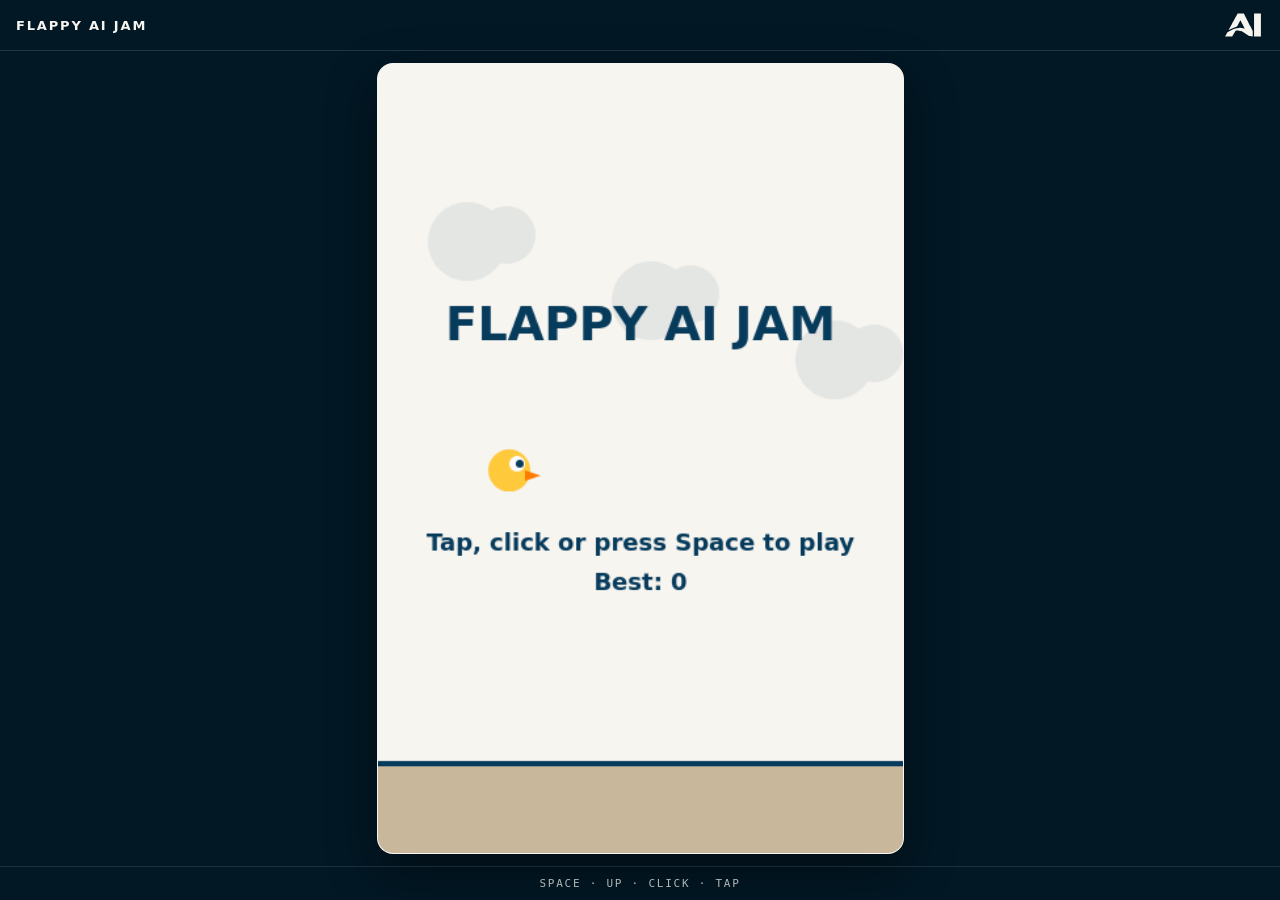
==== index.html @ a0da8659 "Build Flappy AI Jam event hub, projector and audience ballot" ====
<!DOCTYPE html>
<!--
  FLAPPY AI JAM · UoP AI Society · The 30-Minute AI Game Jam
  A complete game in ONE file. No installs, libraries or external assets.
  HOW TO USE IT IN THE JAM:
    1. Copy this WHOLE file (Ctrl/Cmd + A, then Ctrl/Cmd + C).
    2. Paste it into Gemini (Canvas) and ask for changes.
    3. Always ask Gemini for the FULL file back, then preview or save it.
  "AI PROMPT ZONE" comments mark each part. Change anything. Make it weird.
-->
<html lang="en">
<head>
<meta charset="UTF-8">
<meta name="viewport" content="width=device-width, initial-scale=1, maximum-scale=1, user-scalable=no">
<title>Flappy AI Jam · UoP AI Society</title>
<style>
  :root { --ink:#021825; --navy:#073B5C; --cream:#F7F5F0; }
  * { box-sizing:border-box; }
  html, body { margin:0; height:100%; background:var(--ink); color:var(--cream); color-scheme:dark;
    font-family:system-ui,-apple-system,"Segoe UI",sans-serif; }
  body { display:flex; flex-direction:column; overflow:hidden; }
  header, footer { display:flex; align-items:center; padding:10px 16px; flex:none; }
  header { justify-content:space-between; border-bottom:1px solid rgba(247,245,240,.14); }
  .brand { font-size:13px; font-weight:650; letter-spacing:.14em; text-transform:uppercase; white-space:nowrap; }
  .society { color:var(--cream); padding:3px; line-height:0; }
  .society svg { width:36px; height:24px; }
  .society:focus-visible { outline:2px solid var(--cream); outline-offset:2px; }
  .sr-only { position:absolute; width:1px; height:1px; overflow:hidden; clip-path:inset(50%); white-space:nowrap; }
  main { flex:1; min-height:0; display:flex; align-items:center; justify-content:center; padding:12px; }
  canvas { background:var(--cream); display:block; touch-action:none; border-radius:16px;
    border:1px solid rgba(247,245,240,.28); box-shadow:0 18px 50px rgba(0,0,0,.45); }
  footer { justify-content:center; border-top:1px solid rgba(247,245,240,.14);
    font:11px/1.2 ui-monospace,SFMono-Regular,Menlo,Consolas,monospace; letter-spacing:.16em; opacity:.72; }
</style>
</head>
<body>
<header>
  <div class="brand">Flappy AI Jam</div>
  <a class="society" href="https://github.com/uopaisociety" target="_blank" rel="noopener noreferrer" aria-label="University of Portsmouth AI Society on GitHub (new tab)">
    <svg viewBox="172 248 692 450" aria-hidden="true">
      <g transform="translate(-22 0) translate(-575.84993366 -793.24494091) scale(4.2459962354)" fill="currentColor">
        <g transform="translate(600 314) scale(1.2) translate(-600 -314)">
          <g fill-rule="evenodd" transform="translate(175.41909833 172.66980773) scale(0.4500968704)">
    <path transform="translate(169.0000000 187.6722702) scale(0.250000000)" d="M0.000 774.000C0.000 772.900 0.450 772.000 1.000 772.000C1.550 772.000 2.000 771.580 2.000 771.067C2.000 770.017 16.468 743.247 24.466 729.500C27.346 724.550 31.967 716.225 34.736 711.000C39.758 701.522 62.605 659.871 73.665 640.032L79.500 629.564 89.000 624.212C94.225 621.269 102.325 616.800 107.000 614.280C111.675 611.761 119.824 607.096 125.110 603.914C130.395 600.732 144.570 593.097 156.610 586.947C168.649 580.797 181.650 574.073 185.500 572.006C189.350 569.938 199.475 564.998 208.000 561.028C216.525 557.058 228.000 551.671 233.500 549.058C241.499 545.256 259.082 537.876 276.500 531.008C277.600 530.574 282.550 528.603 287.500 526.628C308.326 518.317 342.288 507.568 374.500 499.092C389.435 495.162 430.782 488.326 454.500 485.865C473.781 483.865 525.349 484.167 544.000 486.390C584.388 491.203 625.526 501.580 656.260 514.707C658.328 515.590 660.269 516.064 660.573 515.760C661.263 515.070 644.321 481.129 616.269 427.000C604.440 404.175 587.779 372.000 579.244 355.500C570.709 339.000 558.000 314.475 551.002 301.000C544.005 287.525 533.417 267.050 527.473 255.500C515.537 232.307 514.811 231.000 513.859 231.000C513.061 231.000 497.706 257.899 489.027 274.500C485.577 281.100 482.407 286.950 481.982 287.500C481.558 288.050 479.068 292.550 476.450 297.500C473.832 302.450 470.014 309.425 467.965 313.000C465.917 316.575 461.868 324.000 458.968 329.500C456.068 335.000 452.936 340.625 452.009 342.000C451.082 343.375 447.482 349.900 444.009 356.500C440.537 363.100 437.127 369.400 436.431 370.500C435.736 371.600 432.277 377.900 428.745 384.500C425.213 391.100 418.362 403.475 413.522 412.000C408.681 420.525 403.828 429.075 402.737 431.000C401.645 432.925 398.951 437.988 396.750 442.250C393.437 448.664 392.332 450.000 390.339 450.000C383.805 450.000 319.694 469.921 290.008 481.175C277.718 485.834 252.825 495.660 248.500 497.560C227.528 506.770 219.582 510.193 214.976 512.001C211.964 513.183 193.975 522.066 175.000 531.741C156.025 541.416 135.209 552.028 128.742 555.325C122.276 558.621 116.753 561.087 116.471 560.804C115.910 560.244 128.820 535.481 138.003 519.500C141.164 514.000 145.804 505.400 148.315 500.388C150.827 495.377 155.303 487.052 158.263 481.888C166.686 467.195 177.000 448.342 177.000 447.640C177.000 447.290 179.984 441.715 183.630 435.252C187.277 428.788 194.749 415.175 200.235 405.000C205.721 394.825 214.597 378.625 219.961 369.000C229.695 351.532 245.917 321.754 257.550 300.000C267.038 282.257 278.327 261.979 281.489 257.000C283.061 254.525 285.659 249.608 287.263 246.074C288.867 242.540 295.237 230.615 301.418 219.574C307.600 208.533 315.199 194.718 318.305 188.873C321.411 183.029 325.988 174.803 328.476 170.595C330.964 166.386 333.000 162.771 333.000 162.561C333.000 162.351 334.738 159.101 336.862 155.340C338.986 151.578 342.509 145.125 344.690 141.000C346.871 136.875 351.586 128.325 355.167 122.000C358.749 115.675 363.617 106.900 365.985 102.500C375.669 84.510 383.821 69.670 391.529 56.000C393.855 51.875 398.140 44.000 401.052 38.500C403.963 33.000 407.227 26.925 408.304 25.000C409.382 23.075 412.498 17.450 415.229 12.500C417.960 7.550 420.715 2.952 421.350 2.282C422.238 1.348 445.153 0.966 520.003 0.640C573.626 0.406 619.577 0.504 622.115 0.858L626.730 1.500 633.508 14.500C637.237 21.650 644.454 35.600 649.547 45.500C654.640 55.400 662.018 69.575 665.943 77.000C669.868 84.425 675.507 95.545 678.473 101.711C681.440 107.878 685.673 116.015 687.880 119.794C690.087 123.573 697.932 138.553 705.314 153.083C712.695 167.612 725.614 192.775 734.022 209.000C759.949 259.032 835.624 408.383 848.281 434.500C851.480 441.100 855.200 448.525 856.550 451.000C857.899 453.475 863.565 464.725 869.140 476.000C874.716 487.275 885.199 508.425 892.435 523.000C899.671 537.575 906.969 552.425 908.652 556.000C910.335 559.575 915.155 569.333 919.362 577.685L927.011 592.871 926.755 683.185L926.500 773.500 913.500 773.394C889.946 773.203 873.490 770.381 840.500 760.878C802.349 749.887 762.481 728.857 700.254 686.900C654.728 656.203 615.213 631.599 598.500 623.541C557.837 603.937 545.446 598.832 520.500 591.409C502.185 585.958 483.230 581.714 464.000 578.756C451.555 576.842 445.461 576.525 421.000 576.521C390.766 576.515 385.141 577.031 361.251 581.998C348.953 584.556 345.000 586.028 345.000 588.051C345.000 588.494 343.484 591.476 341.632 594.678C336.401 603.720 316.820 637.703 312.348 645.500C310.140 649.350 304.433 659.176 299.667 667.337C294.900 675.497 291.000 682.354 291.000 682.574C291.000 682.795 288.130 687.818 284.623 693.738C281.115 699.657 273.088 713.513 266.784 724.528C260.481 735.543 251.130 751.631 246.004 760.278L236.685 776.000 118.343 776.000L0.000 776.000 0.000 774.000ZM972.250 772.338C971.253 771.935 971.000 693.914 971.000 386.917L971.000 2.000 1085.500 2.000L1200.000 2.000 1200.000 387.500L1200.000 773.000 1086.750 772.921C1024.463 772.878 972.938 772.615 972.250 772.338Z"/>
          </g>
        </g>
      </g>
    </svg>
  </a>
  <span id="status" class="sr-only" role="status">Ready to play</span>
</header>
<main><canvas id="game" width="400" height="600"></canvas></main>
<footer>SPACE · UP · CLICK · TAP</footer>
<script>
// === AI PROMPT ZONE: CONFIG ===
// Tweak these numbers first. They change how the whole game feels.
const W = 400, H = 600;
const GRAVITY = 0.45, FLAP_STRENGTH = -7.5;
const PIPE_GAP = 160, PIPE_WIDTH = 64, PIPE_SPEED = 2.6, PIPE_SPACING = 220, GROUND_H = 70;
const COLORS = { navy:"#073B5C", cream:"#F7F5F0", bird:"#FFC93C", beak:"#FF7A00", pipe:"#0E5A8A", ground:"#C9B79C" };
const canvas = document.getElementById("game");
const ctx = canvas.getContext("2d");
const statusEl = document.getElementById("status");
let state = "start", bird, pipes, score, frame, overAt = 0, best = 0;
try { best = Number(localStorage.getItem("flappyAiJamBest")) || 0; } catch (e) {}

function resize() {
  const chrome = document.querySelector("header").offsetHeight + document.querySelector("footer").offsetHeight + 24;
  const scale = Math.max(0.2, Math.min((innerWidth - 24) / W, (innerHeight - chrome) / H));
  canvas.style.width = Math.floor(W * scale) + "px";
  canvas.style.height = Math.floor(H * scale) + "px";
}
addEventListener("resize", resize);
resize();

function reset() {
  bird = { x:100, y:H / 2, vy:0, r:16 };
  pipes = []; score = 0; frame = 0;
}

// === AI PROMPT ZONE: PHYSICS ===
// Gravity pulls the bird down every frame. A flap sets an upward speed.
function flap() {
  if (state === "over") {
    if (performance.now() - overAt < 300) return; // Ignore taps meant for the previous run.
    reset();
  }
  state = "playing";
  bird.vy = FLAP_STRENGTH;
}
function updateBird() {
  bird.vy += GRAVITY;
  bird.y += bird.vy;
  if (bird.y - bird.r < 0) { bird.y = bird.r; bird.vy = 0; }
  if (bird.y + bird.r > H - GROUND_H) gameOver();
}

// === AI PROMPT ZONE: PIPES / LEVEL ===
// New pipe pairs spawn on the right with a random gap.
function updatePipes() {
  const last = pipes[pipes.length - 1];
  if (!last || last.x < W - PIPE_SPACING) {
    pipes.push({ x:W, top:60 + Math.random() * (H - GROUND_H - PIPE_GAP - 120), passed:false });
  }
  for (const p of pipes) {
    p.x -= PIPE_SPEED;
    const hitX = bird.x + bird.r > p.x && bird.x - bird.r < p.x + PIPE_WIDTH;
    const hitY = bird.y - bird.r < p.top || bird.y + bird.r > p.top + PIPE_GAP;
    if (hitX && hitY) gameOver();
    if (!p.passed && p.x + PIPE_WIDTH < bird.x) { p.passed = true; score++; }
  }
  pipes = pipes.filter(p => p.x + PIPE_WIDTH > -10);
}

// === AI PROMPT ZONE: GRAPHICS ===
// Everything is drawn with simple shapes. No image files.
function drawBackground() {
  ctx.fillStyle = COLORS.cream;
  ctx.fillRect(0, 0, W, H);
  ctx.fillStyle = "rgba(7,59,92,0.08)";
  for (let i = 0; i < 4; i++) {
    const cx = ((i * 140 - frame * 0.4) % (W + 120) + W + 120) % (W + 120) - 60;
    ctx.beginPath(); ctx.arc(cx, 90 + i * 45, 30, 0, Math.PI * 2); ctx.arc(cx + 30, 85 + i * 45, 22, 0, Math.PI * 2); ctx.fill();
  }
}
function drawPipes() {
  for (const p of pipes) {
    ctx.fillStyle = COLORS.pipe;
    ctx.fillRect(p.x, 0, PIPE_WIDTH, p.top);
    ctx.fillRect(p.x, p.top + PIPE_GAP, PIPE_WIDTH, H - GROUND_H - p.top - PIPE_GAP);
    ctx.fillStyle = COLORS.navy;
    ctx.fillRect(p.x - 4, p.top - 20, PIPE_WIDTH + 8, 20);
    ctx.fillRect(p.x - 4, p.top + PIPE_GAP, PIPE_WIDTH + 8, 20);
  }
}
function drawGround() {
  ctx.fillStyle = COLORS.ground;
  ctx.fillRect(0, H - GROUND_H, W, GROUND_H);
  ctx.fillStyle = COLORS.navy;
  ctx.fillRect(0, H - GROUND_H, W, 4);
}
function drawBird() {
  ctx.save();
  ctx.translate(bird.x, bird.y);
  ctx.rotate(Math.max(-0.5, Math.min(1.2, bird.vy * 0.08)));
  ctx.fillStyle = COLORS.bird;
  ctx.beginPath(); ctx.arc(0, 0, bird.r, 0, Math.PI * 2); ctx.fill();
  ctx.fillStyle = "#fff"; ctx.beginPath(); ctx.arc(6, -5, 6, 0, Math.PI * 2); ctx.fill();
  ctx.fillStyle = COLORS.navy; ctx.beginPath(); ctx.arc(8, -5, 3, 0, Math.PI * 2); ctx.fill();
  ctx.fillStyle = COLORS.beak; ctx.beginPath(); ctx.moveTo(12, 0); ctx.lineTo(24, 4); ctx.lineTo(12, 8); ctx.fill();
  ctx.restore();
}

// === AI PROMPT ZONE: SCORE & GAME OVER ===
function gameOver() {
  if (state !== "playing") return;
  state = "over"; overAt = performance.now();
  if (score > best) { best = score; try { localStorage.setItem("flappyAiJamBest", best); } catch (e) {} }
}
function drawText(text, y, size) {
  ctx.fillStyle = COLORS.navy; ctx.font = "bold " + size + "px system-ui, sans-serif";
  ctx.textAlign = "center"; ctx.fillText(text, W / 2, y);
}
function drawUI() {
  if (state === "playing") drawText(score, 80, 48);
  if (state === "start") {
    drawText("FLAPPY AI JAM", H / 2 - 90, 36);
    drawText("Tap, click or press Space to play", H / 2 + 70, 18);
    drawText("Best: " + best, H / 2 + 100, 18);
  }
  if (state === "over") {
    ctx.fillStyle = COLORS.cream;
    ctx.fillRect(40, H / 2 - 110, W - 80, 200);
    ctx.strokeStyle = COLORS.navy; ctx.lineWidth = 4; ctx.strokeRect(40, H / 2 - 110, W - 80, 200);
    drawText("GAME OVER", H / 2 - 60, 36);
    drawText("Score: " + score + "   Best: " + best, H / 2 - 10, 22);
    drawText("Tap / Space to restart", H / 2 + 40, 18);
  }
}

function loop() {
  frame++;
  const label = state === "playing" ? "Playing" : state === "over" ? "Game over" : "Ready to play";
  if (statusEl.textContent !== label) statusEl.textContent = label;
  if (state === "playing") { updateBird(); updatePipes(); }
  else if (state === "start") bird.y = H / 2 + Math.sin(frame / 15) * 10;
  drawBackground(); drawPipes(); drawGround(); drawBird(); drawUI();
  requestAnimationFrame(loop);
}
addEventListener("keydown", e => {
  if (e.defaultPrevented) return;
  if (e.code === "Space" || e.code === "ArrowUp") { e.preventDefault(); flap(); }
});
canvas.addEventListener("click", flap);
reset();
loop();
</script>
</body>
</html>
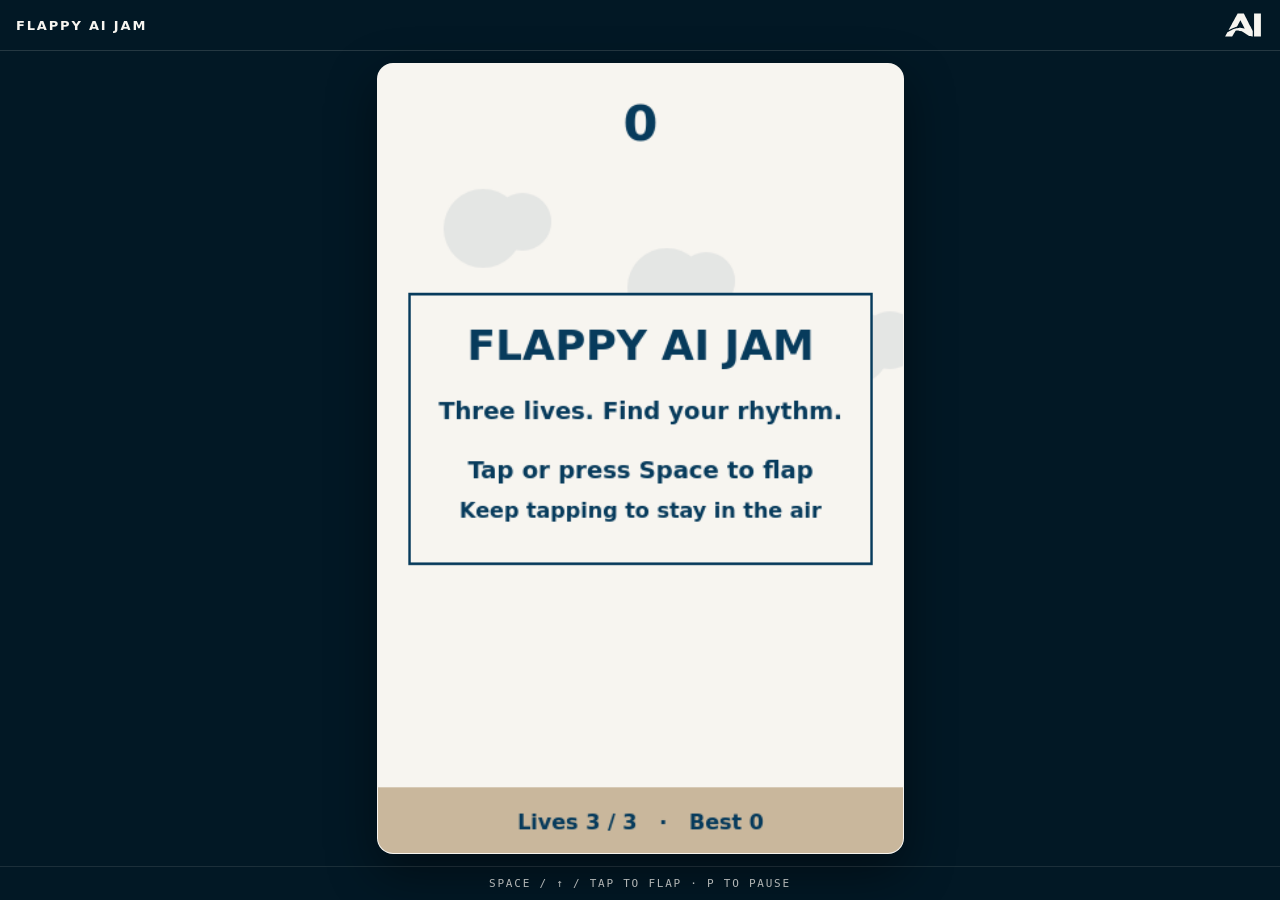
==== commit 46454617: "Make the starter and reference games forgiving for live play" ====
--- a/index.html
+++ b/index.html
@@ -1,24 +1,28 @@
 <!DOCTYPE html>
 <!--
-  FLAPPY AI JAM · UoP AI Society · The 30-Minute AI Game Jam
-  A complete game in ONE file. No installs, libraries or external assets.
-  HOW TO USE IT IN THE JAM:
-    1. Copy this WHOLE file (Ctrl/Cmd + A, then Ctrl/Cmd + C).
-    2. Paste it into Gemini (Canvas) and ask for changes.
-    3. Always ask Gemini for the FULL file back, then preview or save it.
-  "AI PROMPT ZONE" comments mark each part. Change anything. Make it weird.
+  FLAPPY AI JAM · University of Portsmouth AI Society
+  This whole file is the starter. Copy it into Gemini Canvas or open it in a browser.
+  Ask for one change, play a round, and keep the last working version.
+
+  FOR AI CODING AGENTS
+  Keep the game in this one HTML file with inline CSS and JavaScript.
+  Keep Space, Arrow Up and tap working, along with pause, restart and resizing.
+  Physics use seconds in a fixed-step loop. Never tie movement to screen refresh.
+  The default is a gentle three-life game. Preserve its wide, reachable gaps unless asked.
+  The labelled zones below show where to change artwork, physics, obstacles and scoring.
+  After editing, check the first launch, all three lives, restart and a phone-size view.
 -->
 <html lang="en">
 <head>
 <meta charset="UTF-8">
-<meta name="viewport" content="width=device-width, initial-scale=1, maximum-scale=1, user-scalable=no">
+<meta name="viewport" content="width=device-width, initial-scale=1">
 <title>Flappy AI Jam · UoP AI Society</title>
 <style>
   :root { --ink:#021825; --navy:#073B5C; --cream:#F7F5F0; }
   * { box-sizing:border-box; }
   html, body { margin:0; height:100%; background:var(--ink); color:var(--cream); color-scheme:dark;
     font-family:system-ui,-apple-system,"Segoe UI",sans-serif; }
-  body { display:flex; flex-direction:column; overflow:hidden; }
+  body { height:100svh; display:flex; flex-direction:column; overflow:hidden; }
   header, footer { display:flex; align-items:center; padding:10px 16px; flex:none; }
   header { justify-content:space-between; border-bottom:1px solid rgba(247,245,240,.14); }
   .brand { font-size:13px; font-weight:650; letter-spacing:.14em; text-transform:uppercase; white-space:nowrap; }
@@ -28,8 +32,9 @@
   .sr-only { position:absolute; width:1px; height:1px; overflow:hidden; clip-path:inset(50%); white-space:nowrap; }
   main { flex:1; min-height:0; display:flex; align-items:center; justify-content:center; padding:12px; }
   canvas { background:var(--cream); display:block; touch-action:none; border-radius:16px;
-    border:1px solid rgba(247,245,240,.28); box-shadow:0 18px 50px rgba(0,0,0,.45); }
-  footer { justify-content:center; border-top:1px solid rgba(247,245,240,.14);
+    outline-offset:4px; border:1px solid rgba(247,245,240,.28); box-shadow:0 18px 50px rgba(0,0,0,.45); }
+  canvas:focus-visible { outline:2px solid var(--cream); }
+  footer { gap:12px; flex-wrap:wrap; text-align:center; justify-content:center; border-top:1px solid rgba(247,245,240,.14);
     font:11px/1.2 ui-monospace,SFMono-Regular,Menlo,Consolas,monospace; letter-spacing:.16em; opacity:.72; }
 </style>
 </head>
@@ -47,26 +52,34 @@
       </g>
     </svg>
   </a>
-  <span id="status" class="sr-only" role="status">Ready to play</span>
+  <span id="status" class="sr-only" role="status">Ready to play. Three lives.</span>
 </header>
-<main><canvas id="game" width="400" height="600"></canvas></main>
-<footer>SPACE · UP · CLICK · TAP</footer>
+<main><canvas id="game" width="400" height="600" tabindex="0" role="img" aria-label="Flappy Bird game. Space, up arrow or tap to flap. P to pause." aria-describedby="controls">Your browser needs Canvas 2D to play this game.</canvas></main>
+<footer id="controls">SPACE / ↑ / TAP TO FLAP · P TO PAUSE</footer>
 <script>
+"use strict";
+
 // === AI PROMPT ZONE: CONFIG ===
-// Tweak these numbers first. They change how the whole game feels.
+// Positions are pixels, speed is pixels/second, gravity is pixels/second².
+// Start with colours or one mechanic. Keep the first flight gentle and readable.
 const W = 400, H = 600;
-const GRAVITY = 0.45, FLAP_STRENGTH = -7.5;
-const PIPE_GAP = 160, PIPE_WIDTH = 64, PIPE_SPEED = 2.6, PIPE_SPACING = 220, GROUND_H = 70;
+const GRAVITY = 760, FLAP_STRENGTH = -250, MAX_FALL_SPEED = 340;
+const PIPE_GAP = 250, PIPE_WIDTH = 58, PIPE_SPEED = 120, PIPE_SPACING = 270;
+const GROUND_H = 50, START_LIVES = 3, RECOVERY_SECONDS = 1.6, STEP = 1 / 120;
 const COLORS = { navy:"#073B5C", cream:"#F7F5F0", bird:"#FFC93C", beak:"#FF7A00", pipe:"#0E5A8A", ground:"#C9B79C" };
 const canvas = document.getElementById("game");
 const ctx = canvas.getContext("2d");
 const statusEl = document.getElementById("status");
-let state = "start", bird, pipes, score, frame, overAt = 0, best = 0;
-try { best = Number(localStorage.getItem("flappyAiJamBest")) || 0; } catch (e) {}
+let state = "start", bird, pipes, score, lives, recovery, elapsed, nextCenter;
+let overAt = 0, best = 0, lastTime = null, accumulator = 0;
+try {
+  const stored = Number(localStorage.getItem("flappyAiJamBest"));
+  if (Number.isSafeInteger(stored) && stored > 0) best = stored;
+} catch { /* The game also works when browser storage is blocked. */ }
 
 function resize() {
-  const chrome = document.querySelector("header").offsetHeight + document.querySelector("footer").offsetHeight + 24;
-  const scale = Math.max(0.2, Math.min((innerWidth - 24) / W, (innerHeight - chrome) / H));
+  const space = document.querySelector("main");
+  const scale = Math.max(0.01, Math.min((space.clientWidth - 24) / W, (space.clientHeight - 24) / H));
   canvas.style.width = Math.floor(W * scale) + "px";
   canvas.style.height = Math.floor(H * scale) + "px";
 }
@@ -74,126 +87,222 @@
 resize();
 
 function reset() {
-  bird = { x:100, y:H / 2, vy:0, r:16 };
-  pipes = []; score = 0; frame = 0;
-}
-
-// === AI PROMPT ZONE: PHYSICS ===
-// Gravity pulls the bird down every frame. A flap sets an upward speed.
+  bird = { x:100, y:285, vy:0, r:15 };
+  pipes = [];
+  score = elapsed = recovery = 0;
+  lives = START_LIVES;
+  nextCenter = bird.y;
+}
+
+// === AI PROMPT ZONE: PHYSICS & INPUT ===
+// Each press is one flap. Ignore a held key's repeat events.
+// A resume input leaves the current position intact. A restart creates a new run.
 function flap() {
-  if (state === "over") {
-    if (performance.now() - overAt < 300) return; // Ignore taps meant for the previous run.
-    reset();
-  }
-  state = "playing";
-  bird.vy = FLAP_STRENGTH;
-}
-function updateBird() {
-  bird.vy += GRAVITY;
-  bird.y += bird.vy;
-  if (bird.y - bird.r < 0) { bird.y = bird.r; bird.vy = 0; }
-  if (bird.y + bird.r > H - GROUND_H) gameOver();
+  if (!ctx || document.hidden) return;
+  const freshStart = state !== "playing";
+  if (state === "paused") {
+    state = "playing";
+  } else {
+    if (state === "over") {
+      if (performance.now() - overAt < 350) return;
+      reset();
+    }
+    state = "playing";
+    bird.vy = FLAP_STRENGTH;
+  }
+  if (freshStart) {
+    lastTime = performance.now();
+    accumulator = 0;
+    statusEl.textContent = "Playing. " + lives + " lives. Keep flapping.";
+  }
+}
+function pause() {
+  if (state !== "playing") return;
+  state = "paused";
+  statusEl.textContent = "Paused. Tap or press Space to resume.";
+  lastTime = null;
+  accumulator = 0;
+}
+function updateBird(dt) {
+  bird.vy = Math.min(MAX_FALL_SPEED, bird.vy + GRAVITY * dt);
+  bird.y += bird.vy * dt;
+  // The ceiling is forgiving. The floor uses the same life/recovery rule as pipes.
+  if (bird.y < bird.r) {
+    bird.y = bird.r;
+    bird.vy = Math.max(0, bird.vy);
+  }
+  if (bird.y + bird.r > H - GROUND_H) {
+    bird.y = H - GROUND_H - bird.r;
+    bird.vy = 0;
+    loseLife();
+  }
 }
 
 // === AI PROMPT ZONE: PIPES / LEVEL ===
-// New pipe pairs spawn on the right with a random gap.
-function updatePipes() {
+// The first two gaps are centered. Later gaps move by at most 45px.
+// Every visible pipe endcap belongs to its collision box.
+function updatePipes(dt) {
   const last = pipes[pipes.length - 1];
-  if (!last || last.x < W - PIPE_SPACING) {
-    pipes.push({ x:W, top:60 + Math.random() * (H - GROUND_H - PIPE_GAP - 120), passed:false });
-  }
-  for (const p of pipes) {
-    p.x -= PIPE_SPEED;
-    const hitX = bird.x + bird.r > p.x && bird.x - bird.r < p.x + PIPE_WIDTH;
-    const hitY = bird.y - bird.r < p.top || bird.y + bird.r > p.top + PIPE_GAP;
-    if (hitX && hitY) gameOver();
-    if (!p.passed && p.x + PIPE_WIDTH < bird.x) { p.passed = true; score++; }
-  }
-  pipes = pipes.filter(p => p.x + PIPE_WIDTH > -10);
+  if (!last || last.x <= W - PIPE_SPACING) {
+    if (score > 0) nextCenter = Math.max(180, Math.min(370, nextCenter + (Math.random() * 2 - 1) * 45));
+    pipes.push({ x:last ? W : W + 140, top:nextCenter - PIPE_GAP / 2, passed:false });
+  }
+  for (const pipe of pipes) {
+    pipe.x -= PIPE_SPEED * dt;
+    const overlaps = bird.x + bird.r - 3 > pipe.x && bird.x - bird.r + 3 < pipe.x + PIPE_WIDTH;
+    const outsideGap = bird.y - bird.r + 3 < pipe.top || bird.y + bird.r - 3 > pipe.top + PIPE_GAP;
+    if (!recovery && overlaps && outsideGap) {
+      loseLife(pipe);
+      if (state === "over") return;
+    }
+    if (!pipe.passed && pipe.x + PIPE_WIDTH < bird.x - bird.r) {
+      pipe.passed = true;
+      score++;
+      if (score > best) {
+        best = score;
+        try { localStorage.setItem("flappyAiJamBest", String(best)); } catch { /* Optional. */ }
+      }
+    }
+  }
+  pipes = pipes.filter(pipe => pipe.x + PIPE_WIDTH > 0);
+}
+
+// === AI PROMPT ZONE: SCORE & GAME OVER ===
+// One contact costs one life. Recovery prevents overlapping obstacles taking all lives.
+// Return immediately when the last life is lost. Never score after game over.
+function loseLife(pipe) {
+  if (recovery || state !== "playing") return;
+  lives--;
+  if (!lives) {
+    state = "over";
+    overAt = performance.now();
+    statusEl.textContent = "Flight finished. Score " + score + ". Tap or press Space to try again.";
+    return;
+  }
+  recovery = RECOVERY_SECONDS;
+  const next = pipe || pipes.find(item => item.x + PIPE_WIDTH >= bird.x - bird.r);
+  bird.y = next ? next.top + PIPE_GAP / 2 : 285;
+  bird.vy = 0;
+  statusEl.textContent = lives + (lives === 1 ? " life left." : " lives left.") + " Keep flapping.";
 }
 
 // === AI PROMPT ZONE: GRAPHICS ===
-// Everything is drawn with simple shapes. No image files.
+// Draw with shapes. Keep controls and the score legible over any new artwork.
 function drawBackground() {
   ctx.fillStyle = COLORS.cream;
   ctx.fillRect(0, 0, W, H);
   ctx.fillStyle = "rgba(7,59,92,0.08)";
   for (let i = 0; i < 4; i++) {
-    const cx = ((i * 140 - frame * 0.4) % (W + 120) + W + 120) % (W + 120) - 60;
-    ctx.beginPath(); ctx.arc(cx, 90 + i * 45, 30, 0, Math.PI * 2); ctx.arc(cx + 30, 85 + i * 45, 22, 0, Math.PI * 2); ctx.fill();
+    const x = ((i * 140 - elapsed * 24) % (W + 120) + W + 120) % (W + 120) - 60;
+    ctx.beginPath();
+    ctx.arc(x, 80 + i * 45, 30, 0, Math.PI * 2);
+    ctx.arc(x + 30, 75 + i * 45, 22, 0, Math.PI * 2);
+    ctx.fill();
   }
 }
 function drawPipes() {
-  for (const p of pipes) {
+  for (const pipe of pipes) {
     ctx.fillStyle = COLORS.pipe;
-    ctx.fillRect(p.x, 0, PIPE_WIDTH, p.top);
-    ctx.fillRect(p.x, p.top + PIPE_GAP, PIPE_WIDTH, H - GROUND_H - p.top - PIPE_GAP);
+    ctx.fillRect(pipe.x, 0, PIPE_WIDTH, pipe.top);
+    ctx.fillRect(pipe.x, pipe.top + PIPE_GAP, PIPE_WIDTH, H - GROUND_H - pipe.top - PIPE_GAP);
     ctx.fillStyle = COLORS.navy;
-    ctx.fillRect(p.x - 4, p.top - 20, PIPE_WIDTH + 8, 20);
-    ctx.fillRect(p.x - 4, p.top + PIPE_GAP, PIPE_WIDTH + 8, 20);
-  }
-}
-function drawGround() {
-  ctx.fillStyle = COLORS.ground;
-  ctx.fillRect(0, H - GROUND_H, W, GROUND_H);
-  ctx.fillStyle = COLORS.navy;
-  ctx.fillRect(0, H - GROUND_H, W, 4);
+    ctx.fillRect(pipe.x, pipe.top - 16, PIPE_WIDTH, 16);
+    ctx.fillRect(pipe.x, pipe.top + PIPE_GAP, PIPE_WIDTH, 16);
+  }
 }
 function drawBird() {
   ctx.save();
   ctx.translate(bird.x, bird.y);
-  ctx.rotate(Math.max(-0.5, Math.min(1.2, bird.vy * 0.08)));
+  ctx.rotate(Math.max(-0.4, Math.min(0.8, bird.vy / 500)));
+  if (recovery) {
+    ctx.strokeStyle = COLORS.navy;
+    ctx.lineWidth = 2;
+    ctx.beginPath(); ctx.arc(0, 0, bird.r + 7, 0, Math.PI * 2); ctx.stroke();
+  }
   ctx.fillStyle = COLORS.bird;
   ctx.beginPath(); ctx.arc(0, 0, bird.r, 0, Math.PI * 2); ctx.fill();
-  ctx.fillStyle = "#fff"; ctx.beginPath(); ctx.arc(6, -5, 6, 0, Math.PI * 2); ctx.fill();
-  ctx.fillStyle = COLORS.navy; ctx.beginPath(); ctx.arc(8, -5, 3, 0, Math.PI * 2); ctx.fill();
-  ctx.fillStyle = COLORS.beak; ctx.beginPath(); ctx.moveTo(12, 0); ctx.lineTo(24, 4); ctx.lineTo(12, 8); ctx.fill();
+  ctx.fillStyle = "#fff";
+  ctx.beginPath(); ctx.arc(6, -5, 6, 0, Math.PI * 2); ctx.fill();
+  ctx.fillStyle = COLORS.navy;
+  ctx.beginPath(); ctx.arc(8, -5, 3, 0, Math.PI * 2); ctx.fill();
+  ctx.fillStyle = COLORS.beak;
+  ctx.beginPath(); ctx.moveTo(12, 0); ctx.lineTo(24, 4); ctx.lineTo(12, 8); ctx.fill();
   ctx.restore();
 }
-
-// === AI PROMPT ZONE: SCORE & GAME OVER ===
-function gameOver() {
-  if (state !== "playing") return;
-  state = "over"; overAt = performance.now();
-  if (score > best) { best = score; try { localStorage.setItem("flappyAiJamBest", best); } catch (e) {} }
-}
 function drawText(text, y, size) {
-  ctx.fillStyle = COLORS.navy; ctx.font = "bold " + size + "px system-ui, sans-serif";
-  ctx.textAlign = "center"; ctx.fillText(text, W / 2, y);
+  ctx.fillStyle = COLORS.navy;
+  ctx.font = "bold " + size + "px system-ui, sans-serif";
+  ctx.textAlign = "center";
+  ctx.fillText(String(text), W / 2, y);
 }
 function drawUI() {
-  if (state === "playing") drawText(score, 80, 48);
+  drawText(score, 58, 38);
+  ctx.fillStyle = COLORS.ground;
+  ctx.fillRect(0, H - GROUND_H, W, GROUND_H);
+  drawText("Lives " + lives + " / " + START_LIVES + "   ·   Best " + best, H - 18, 16);
+  if (state === "playing") return;
+  ctx.fillStyle = COLORS.cream;
+  ctx.fillRect(24, 175, W - 48, 205);
+  ctx.strokeStyle = COLORS.navy; ctx.lineWidth = 2;
+  ctx.strokeRect(24, 175, W - 48, 205);
   if (state === "start") {
-    drawText("FLAPPY AI JAM", H / 2 - 90, 36);
-    drawText("Tap, click or press Space to play", H / 2 + 70, 18);
-    drawText("Best: " + best, H / 2 + 100, 18);
-  }
-  if (state === "over") {
-    ctx.fillStyle = COLORS.cream;
-    ctx.fillRect(40, H / 2 - 110, W - 80, 200);
-    ctx.strokeStyle = COLORS.navy; ctx.lineWidth = 4; ctx.strokeRect(40, H / 2 - 110, W - 80, 200);
-    drawText("GAME OVER", H / 2 - 60, 36);
-    drawText("Score: " + score + "   Best: " + best, H / 2 - 10, 22);
-    drawText("Tap / Space to restart", H / 2 + 40, 18);
-  }
-}
-
-function loop() {
-  frame++;
-  const label = state === "playing" ? "Playing" : state === "over" ? "Game over" : "Ready to play";
-  if (statusEl.textContent !== label) statusEl.textContent = label;
-  if (state === "playing") { updateBird(); updatePipes(); }
-  else if (state === "start") bird.y = H / 2 + Math.sin(frame / 15) * 10;
-  drawBackground(); drawPipes(); drawGround(); drawBird(); drawUI();
+    drawText("FLAPPY AI JAM", 225, 32);
+    drawText("Three lives. Find your rhythm.", 270, 18);
+    drawText("Tap or press Space to flap", 315, 18);
+    drawText("Keep tapping to stay in the air", 345, 16);
+  } else if (state === "paused") {
+    drawText("PAUSED", 235, 32);
+    drawText("Tap or press Space to resume", 305, 18);
+  } else {
+    drawText("FLIGHT OVER", 225, 32);
+    drawText("Score " + score + "   ·   Best " + best, 275, 22);
+    drawText("Tap or press Space to try again", 330, 18);
+  }
+}
+
+// === AI PROMPT ZONE: GAME LOOP ===
+// Fixed steps make the same inputs play the same at 30, 60 and 144Hz.
+// Clamp long frames and pause on focus loss so a tab switch cannot cost a life.
+function loop(timestamp) {
+  if (lastTime !== null && state === "playing") {
+    accumulator += Math.min(0.05, Math.max(0, (timestamp - lastTime) / 1000));
+    while (accumulator + 1e-9 >= STEP && state === "playing") {
+      recovery = Math.max(0, recovery - STEP);
+      elapsed += STEP;
+      updateBird(STEP);
+      if (state === "playing") updatePipes(STEP);
+      accumulator = Math.max(0, accumulator - STEP);
+    }
+  }
+  lastTime = timestamp;
+  drawBackground(); drawPipes(); drawBird(); drawUI();
   requestAnimationFrame(loop);
 }
-addEventListener("keydown", e => {
-  if (e.defaultPrevented) return;
-  if (e.code === "Space" || e.code === "ArrowUp") { e.preventDefault(); flap(); }
+addEventListener("keydown", event => {
+  if (event.defaultPrevented || event.altKey || event.ctrlKey || event.metaKey) return;
+  if (event.target.closest?.("a, button, input, textarea, select, [contenteditable]")) return;
+  const isFlap = event.code === "Space" || event.code === "ArrowUp";
+  if (!isFlap && event.code !== "KeyP") return;
+  event.preventDefault();
+  if (event.repeat) return;
+  if (isFlap || state === "paused") flap();
+  else pause();
 });
-canvas.addEventListener("click", flap);
+canvas.addEventListener("pointerdown", event => {
+  if (event.button !== 0) return;
+  event.preventDefault();
+  canvas.focus({ preventScroll:true });
+  flap();
+});
+addEventListener("blur", pause);
+document.addEventListener("visibilitychange", () => { if (document.hidden) pause(); });
 reset();
-loop();
+if (ctx) requestAnimationFrame(loop);
+else {
+  canvas.hidden = true;
+  statusEl.classList.remove("sr-only");
+  statusEl.textContent = "This browser cannot draw the game. Try another browser.";
+}
 </script>
 </body>
 </html>
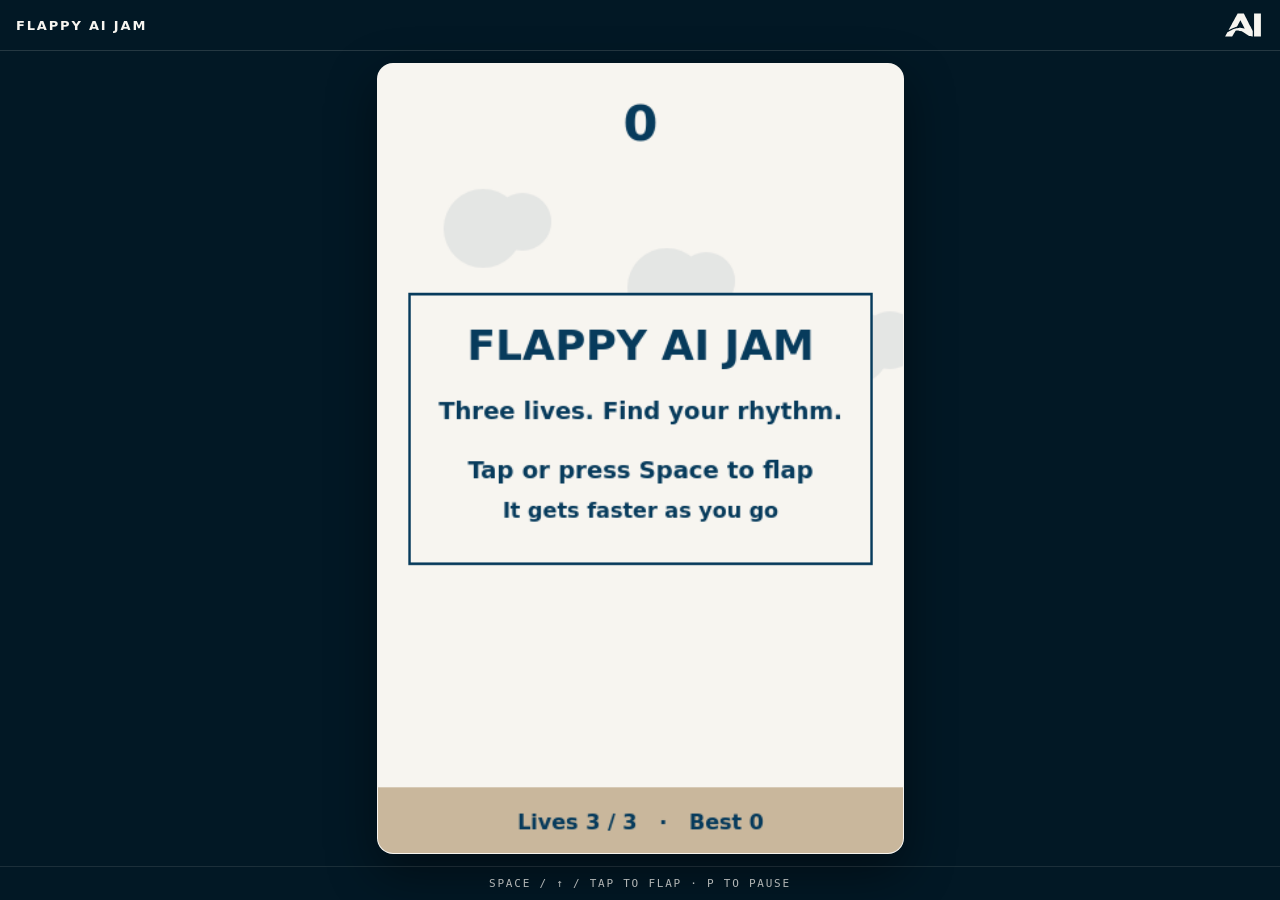
==== commit af322996: "Balance difficulty and give projected demos finite rounds" ====
--- a/index.html
+++ b/index.html
@@ -8,7 +8,7 @@
   Keep the game in this one HTML file with inline CSS and JavaScript.
   Keep Space, Arrow Up and tap working, along with pause, restart and resizing.
   Physics use seconds in a fixed-step loop. Never tie movement to screen refresh.
-  The default is a gentle three-life game. Preserve its wide, reachable gaps unless asked.
+  The default is a three-life game with a gradual difficulty ramp. Keep each gap reachable.
   The labelled zones below show where to change artwork, physics, obstacles and scoring.
   After editing, check the first launch, all three lives, restart and a phone-size view.
 -->
@@ -61,11 +61,12 @@
 
 // === AI PROMPT ZONE: CONFIG ===
 // Positions are pixels, speed is pixels/second, gravity is pixels/second².
-// Start with colours or one mechanic. Keep the first flight gentle and readable.
+// Start with colours or one mechanic. The first gates teach the rhythm. Speed and gap difficulty then ramp over a minute.
 const W = 400, H = 600;
-const GRAVITY = 760, FLAP_STRENGTH = -250, MAX_FALL_SPEED = 340;
-const PIPE_GAP = 250, PIPE_WIDTH = 58, PIPE_SPEED = 120, PIPE_SPACING = 270;
-const GROUND_H = 50, START_LIVES = 3, RECOVERY_SECONDS = 1.6, STEP = 1 / 120;
+const GRAVITY = 880, FLAP_STRENGTH = -285, MAX_FALL_SPEED = 400;
+const PIPE_GAP = 205, MIN_PIPE_GAP = 145, PIPE_WIDTH = 58, PIPE_SPACING = 260;
+const PIPE_SPEED = 140, MAX_PIPE_SPEED = 220, RAMP_DELAY = 8, RAMP_SECONDS = 60;
+const GROUND_H = 50, START_LIVES = 3, RECOVERY_SECONDS = 1.2, STEP = 1 / 120;
 const COLORS = { navy:"#073B5C", cream:"#F7F5F0", bird:"#FFC93C", beak:"#FF7A00", pipe:"#0E5A8A", ground:"#C9B79C" };
 const canvas = document.getElementById("game");
 const ctx = canvas.getContext("2d");
@@ -139,18 +140,24 @@
 }
 
 // === AI PROMPT ZONE: PIPES / LEVEL ===
-// The first two gaps are centered. Later gaps move by at most 45px.
+// The first two gaps are centered. Later gaps move farther as the run progresses.
+// Store each new gap on its pipe. Existing gaps stay still while the player approaches.
 // Every visible pipe endcap belongs to its collision box.
 function updatePipes(dt) {
+  const difficulty = Math.min(1, Math.max(0, (elapsed - RAMP_DELAY) / RAMP_SECONDS));
+  const speed = PIPE_SPEED + (MAX_PIPE_SPEED - PIPE_SPEED) * difficulty;
   const last = pipes[pipes.length - 1];
   if (!last || last.x <= W - PIPE_SPACING) {
-    if (score > 0) nextCenter = Math.max(180, Math.min(370, nextCenter + (Math.random() * 2 - 1) * 45));
-    pipes.push({ x:last ? W : W + 140, top:nextCenter - PIPE_GAP / 2, passed:false });
+    const gap = PIPE_GAP + (MIN_PIPE_GAP - PIPE_GAP) * difficulty;
+    const drift = 55 + 30 * difficulty;
+    if (score > 0) nextCenter = Math.max(gap / 2 + 50,
+      Math.min(H - GROUND_H - gap / 2 - 50, nextCenter + (Math.random() * 2 - 1) * drift));
+    pipes.push({ x:last ? W : W + 100, top:nextCenter - gap / 2, gap, passed:false });
   }
   for (const pipe of pipes) {
-    pipe.x -= PIPE_SPEED * dt;
+    pipe.x -= speed * dt;
     const overlaps = bird.x + bird.r - 3 > pipe.x && bird.x - bird.r + 3 < pipe.x + PIPE_WIDTH;
-    const outsideGap = bird.y - bird.r + 3 < pipe.top || bird.y + bird.r - 3 > pipe.top + PIPE_GAP;
+    const outsideGap = bird.y - bird.r + 3 < pipe.top || bird.y + bird.r - 3 > pipe.top + pipe.gap;
     if (!recovery && overlaps && outsideGap) {
       loseLife(pipe);
       if (state === "over") return;
@@ -181,7 +188,7 @@
   }
   recovery = RECOVERY_SECONDS;
   const next = pipe || pipes.find(item => item.x + PIPE_WIDTH >= bird.x - bird.r);
-  bird.y = next ? next.top + PIPE_GAP / 2 : 285;
+  bird.y = next ? next.top + next.gap / 2 : 285;
   bird.vy = 0;
   statusEl.textContent = lives + (lives === 1 ? " life left." : " lives left.") + " Keep flapping.";
 }
@@ -204,10 +211,10 @@
   for (const pipe of pipes) {
     ctx.fillStyle = COLORS.pipe;
     ctx.fillRect(pipe.x, 0, PIPE_WIDTH, pipe.top);
-    ctx.fillRect(pipe.x, pipe.top + PIPE_GAP, PIPE_WIDTH, H - GROUND_H - pipe.top - PIPE_GAP);
+    ctx.fillRect(pipe.x, pipe.top + pipe.gap, PIPE_WIDTH, H - GROUND_H - pipe.top - pipe.gap);
     ctx.fillStyle = COLORS.navy;
     ctx.fillRect(pipe.x, pipe.top - 16, PIPE_WIDTH, 16);
-    ctx.fillRect(pipe.x, pipe.top + PIPE_GAP, PIPE_WIDTH, 16);
+    ctx.fillRect(pipe.x, pipe.top + pipe.gap, PIPE_WIDTH, 16);
   }
 }
 function drawBird() {
@@ -249,7 +256,7 @@
     drawText("FLAPPY AI JAM", 225, 32);
     drawText("Three lives. Find your rhythm.", 270, 18);
     drawText("Tap or press Space to flap", 315, 18);
-    drawText("Keep tapping to stay in the air", 345, 16);
+    drawText("It gets faster as you go", 345, 16);
   } else if (state === "paused") {
     drawText("PAUSED", 235, 32);
     drawText("Tap or press Space to resume", 305, 18);
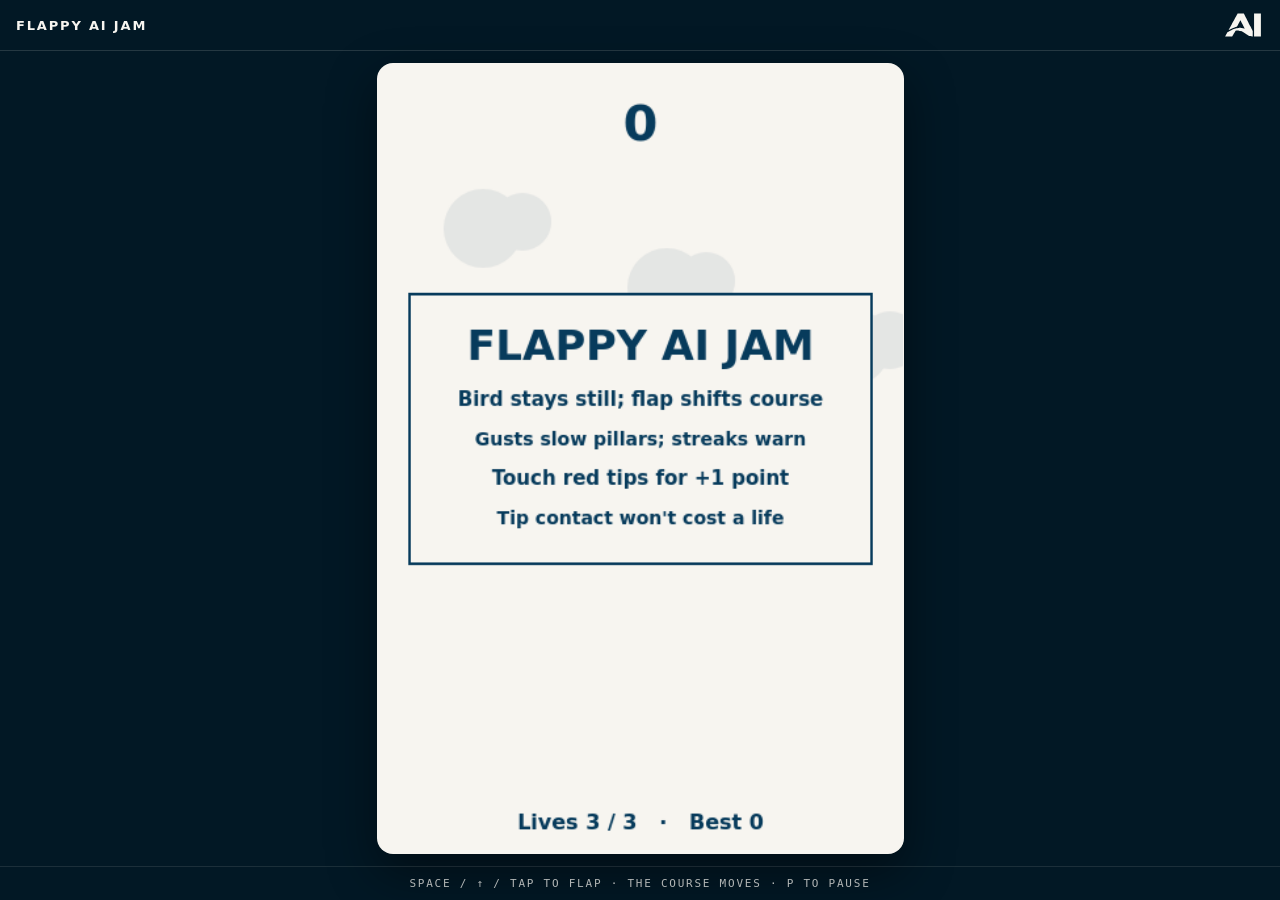
==== commit 1de13d9e: "Add new features for flappy bird challenge" ====
--- a/index.html
+++ b/index.html
@@ -6,7 +6,12 @@
 
   FOR AI CODING AGENTS
   Keep the game in this one HTML file with inline CSS and JavaScript.
-  Keep Space, Arrow Up and tap working, along with pause, restart and resizing.
+  Keep Space, Arrow Up, mouse and touch working, along with pause, restart and resizing.
+  Use Canvas shapes and inline styles. Avoid external images, libraries, fonts or packages.
+  Keep the labelled AI PROMPT ZONE comments and edit the working Canvas in place.
+  If you return code as text, return the complete file from <!DOCTYPE html> to </html>.
+  Keep best-score storage optional. Wrap all localStorage reads and writes in try/catch
+  so the game works inside sandboxed previews even when storage is unavailable.
   Physics use seconds in a fixed-step loop. Never tie movement to screen refresh.
   The default is a three-life game with a gradual difficulty ramp. Keep each gap reachable.
   The labelled zones below show where to change artwork, physics, obstacles and scoring.
@@ -16,6 +21,7 @@
 <head>
 <meta charset="UTF-8">
 <meta name="viewport" content="width=device-width, initial-scale=1">
+<link rel="icon" href="data:,">
 <title>Flappy AI Jam · UoP AI Society</title>
 <style>
   :root { --ink:#021825; --navy:#073B5C; --cream:#F7F5F0; }
@@ -54,24 +60,27 @@
   </a>
   <span id="status" class="sr-only" role="status">Ready to play. Three lives.</span>
 </header>
-<main><canvas id="game" width="400" height="600" tabindex="0" role="img" aria-label="Flappy Bird game. Space, up arrow or tap to flap. P to pause." aria-describedby="controls">Your browser needs Canvas 2D to play this game.</canvas></main>
-<footer id="controls">SPACE / ↑ / TAP TO FLAP · P TO PAUSE</footer>
+<main><canvas id="game" width="400" height="600" tabindex="0" role="img" aria-label="Flappy Bird game with a stationary bird. Wind gusts slow the pillars. Touch red pillar tips for bonus points without losing a life. Space, up arrow or tap to flap. P to pause." aria-describedby="controls">Your browser needs Canvas 2D to play this game.</canvas></main>
+<footer id="controls">SPACE / ↑ / TAP TO FLAP · THE COURSE MOVES · P TO PAUSE</footer>
 <script>
 "use strict";
 
 // === AI PROMPT ZONE: CONFIG ===
 // Positions are pixels, speed is pixels/second, gravity is pixels/second².
 // Start with colours or one mechanic. The first gates teach the rhythm. Speed and gap difficulty then ramp over a minute.
-const W = 400, H = 600;
+const W = 400, H = 600, BIRD_SCREEN_Y = 285;
 const GRAVITY = 880, FLAP_STRENGTH = -285, MAX_FALL_SPEED = 400;
-const PIPE_GAP = 205, MIN_PIPE_GAP = 145, PIPE_WIDTH = 58, PIPE_SPACING = 260;
+const PIPE_GAP = 180, MIN_PIPE_GAP = 130, PIPE_WIDTH = 58, PIPE_SPACING = 260;
 const PIPE_SPEED = 140, MAX_PIPE_SPEED = 220, RAMP_DELAY = 8, RAMP_SECONDS = 60;
-const GROUND_H = 50, START_LIVES = 3, RECOVERY_SECONDS = 1.2, STEP = 1 / 120;
-const COLORS = { navy:"#073B5C", cream:"#F7F5F0", bird:"#FFC93C", beak:"#FF7A00", pipe:"#0E5A8A", ground:"#C9B79C" };
+const WIND_WARNING_SECONDS = 0.75, WIND_PIPE_SPEED_FACTOR = 0.45;
+const START_LIVES = 3, RECOVERY_SECONDS = 1.2, BONUS_FEEDBACK_SECONDS = 1, STEP = 1 / 120;
+const COLORS = { navy:"#073B5C", cream:"#F7F5F0", bird:"#FFC93C", beak:"#FF7A00", pipe:"#0E5A8A", bonusTip:"#C62828" };
 const canvas = document.getElementById("game");
 const ctx = canvas.getContext("2d");
 const statusEl = document.getElementById("status");
-let state = "start", bird, pipes, score, lives, recovery, elapsed, nextCenter;
+let state = "start", bird, pipes, score, lives, recovery, elapsed, nextCenter, pipesSpawned, nextBonusPipe;
+let windDirection, windWarning, windRemaining, nextWindIn;
+let bonusFeedbackTimer = 0;
 let overAt = 0, best = 0, lastTime = null, accumulator = 0;
 try {
   const stored = Number(localStorage.getItem("flappyAiJamBest"));
@@ -88,11 +97,16 @@
 resize();
 
 function reset() {
-  bird = { x:100, y:285, vy:0, r:15 };
+  bird = { x:100, y:BIRD_SCREEN_Y, vy:0, r:15 };
   pipes = [];
   score = elapsed = recovery = 0;
   lives = START_LIVES;
   nextCenter = bird.y;
+  pipesSpawned = 0;
+  nextBonusPipe = 3 + Math.floor(Math.random() * 3);
+  bonusFeedbackTimer = 0;
+  windDirection = windWarning = windRemaining = 0;
+  nextWindIn = 2.5 + Math.random() * 3.5;
 }
 
 // === AI PROMPT ZONE: PHYSICS & INPUT ===
@@ -124,18 +138,31 @@
   lastTime = null;
   accumulator = 0;
 }
+function updateWind(dt) {
+  if (windRemaining > 0) {
+    windRemaining = Math.max(0, windRemaining - dt);
+    if (!windRemaining) {
+      windDirection = 0;
+      nextWindIn = 3 + Math.random() * 4;
+    }
+  } else if (windWarning > 0) {
+    windWarning = Math.max(0, windWarning - dt);
+    if (!windWarning) windRemaining = 1.2 + Math.random() * 1.2;
+  } else {
+    nextWindIn -= dt;
+    if (nextWindIn <= 0) {
+      windDirection = Math.random() < 0.5 ? -1 : 1;
+      windWarning = WIND_WARNING_SECONDS;
+    }
+  }
+}
 function updateBird(dt) {
   bird.vy = Math.min(MAX_FALL_SPEED, bird.vy + GRAVITY * dt);
   bird.y += bird.vy * dt;
-  // The ceiling is forgiving. The floor uses the same life/recovery rule as pipes.
+  // Keep the bird from flying above the world; there is no floor collision.
   if (bird.y < bird.r) {
     bird.y = bird.r;
     bird.vy = Math.max(0, bird.vy);
-  }
-  if (bird.y + bird.r > H - GROUND_H) {
-    bird.y = H - GROUND_H - bird.r;
-    bird.vy = 0;
-    loseLife();
   }
 }
 
@@ -145,38 +172,59 @@
 // Every visible pipe endcap belongs to its collision box.
 function updatePipes(dt) {
   const difficulty = Math.min(1, Math.max(0, (elapsed - RAMP_DELAY) / RAMP_SECONDS));
-  const speed = PIPE_SPEED + (MAX_PIPE_SPEED - PIPE_SPEED) * difficulty;
+  const speed = (PIPE_SPEED + (MAX_PIPE_SPEED - PIPE_SPEED) * difficulty)
+    * (windRemaining > 0 ? WIND_PIPE_SPEED_FACTOR : 1);
   const last = pipes[pipes.length - 1];
   if (!last || last.x <= W - PIPE_SPACING) {
     const gap = PIPE_GAP + (MIN_PIPE_GAP - PIPE_GAP) * difficulty;
     const drift = 55 + 30 * difficulty;
     if (score > 0) nextCenter = Math.max(gap / 2 + 50,
-      Math.min(H - GROUND_H - gap / 2 - 50, nextCenter + (Math.random() * 2 - 1) * drift));
-    pipes.push({ x:last ? W : W + 100, top:nextCenter - gap / 2, gap, passed:false });
+      Math.min(H - gap / 2 - 50, nextCenter + (Math.random() * 2 - 1) * drift));
+    pipesSpawned++;
+    const bonus = pipesSpawned === nextBonusPipe;
+    if (bonus) nextBonusPipe += 3 + Math.floor(Math.random() * 3);
+    pipes.push({ x:last ? W : W + 100, top:nextCenter - gap / 2, gap, passed:false, bonus, bonusCollected:false });
   }
   for (const pipe of pipes) {
     pipe.x -= speed * dt;
     const overlaps = bird.x + bird.r - 3 > pipe.x && bird.x - bird.r + 3 < pipe.x + PIPE_WIDTH;
     const outsideGap = bird.y - bird.r + 3 < pipe.top || bird.y + bird.r - 3 > pipe.top + pipe.gap;
-    if (!recovery && overlaps && outsideGap) {
+    const hitsBonusTip = pipe.bonus && overlaps && touchesPipeTip(pipe);
+    if (hitsBonusTip) {
+      if (!pipe.bonusCollected) {
+        pipe.bonusCollected = true;
+        awardPoints(1);
+        bonusFeedbackTimer = BONUS_FEEDBACK_SECONDS;
+      }
+    } else if (!recovery && overlaps && outsideGap) {
       loseLife(pipe);
       if (state === "over") return;
     }
     if (!pipe.passed && pipe.x + PIPE_WIDTH < bird.x - bird.r) {
       pipe.passed = true;
-      score++;
-      if (score > best) {
-        best = score;
-        try { localStorage.setItem("flappyAiJamBest", String(best)); } catch { /* Optional. */ }
-      }
+      awardPoints(1);
     }
   }
   pipes = pipes.filter(pipe => pipe.x + PIPE_WIDTH > 0);
 }
 
 // === AI PROMPT ZONE: SCORE & GAME OVER ===
-// One contact costs one life. Recovery prevents overlapping obstacles taking all lives.
+// Ordinary pillar contact costs one life; bonus tips reward contact without a life loss.
 // Return immediately when the last life is lost. Never score after game over.
+function touchesPipeTip(pipe) {
+  const birdTop = bird.y - bird.r + 3;
+  const birdBottom = bird.y + bird.r - 3;
+  const lowerTipTop = pipe.top + pipe.gap;
+  return (birdBottom > pipe.top - 16 && birdTop < pipe.top)
+    || (birdBottom > lowerTipTop && birdTop < lowerTipTop + 16);
+}
+function awardPoints(points) {
+  score += points;
+  if (score > best) {
+    best = score;
+    try { localStorage.setItem("flappyAiJamBest", String(best)); } catch { /* Optional. */ }
+  }
+}
 function loseLife(pipe) {
   if (recovery || state !== "playing") return;
   lives--;
@@ -195,31 +243,57 @@
 
 // === AI PROMPT ZONE: GRAPHICS ===
 // Draw with shapes. Keep controls and the score legible over any new artwork.
+// The bird stays anchored on screen while the world follows its simulated flight.
 function drawBackground() {
+  const worldOffset = BIRD_SCREEN_Y - bird.y;
   ctx.fillStyle = COLORS.cream;
   ctx.fillRect(0, 0, W, H);
   ctx.fillStyle = "rgba(7,59,92,0.08)";
   for (let i = 0; i < 4; i++) {
     const x = ((i * 140 - elapsed * 24) % (W + 120) + W + 120) % (W + 120) - 60;
     ctx.beginPath();
-    ctx.arc(x, 80 + i * 45, 30, 0, Math.PI * 2);
-    ctx.arc(x + 30, 75 + i * 45, 22, 0, Math.PI * 2);
+    ctx.arc(x, 80 + i * 45 + worldOffset, 30, 0, Math.PI * 2);
+    ctx.arc(x + 30, 75 + i * 45 + worldOffset, 22, 0, Math.PI * 2);
     ctx.fill();
   }
 }
+function drawWindWarning() {
+  if (!windWarning) return;
+  const progress = 1 - windWarning / WIND_WARNING_SECONDS;
+  ctx.save();
+  ctx.strokeStyle = "rgba(14,90,138," + (0.3 + progress * 0.5) + ")";
+  ctx.lineWidth = 2;
+  ctx.lineCap = "round";
+  for (let i = 0; i < 3; i++) {
+    const x = bird.x - windDirection * (38 + i * 15) + windDirection * progress * 16;
+    const y = BIRD_SCREEN_Y - 42 + i * 16;
+    ctx.beginPath();
+    ctx.moveTo(x, y);
+    ctx.quadraticCurveTo(x + windDirection * 8, y - 5, x + windDirection * 18, y - 3);
+    ctx.stroke();
+    ctx.beginPath();
+    ctx.moveTo(x + windDirection * 3, y + 4);
+    ctx.lineTo(x + windDirection * 19, y + 2);
+    ctx.stroke();
+  }
+  ctx.restore();
+}
 function drawPipes() {
+  const worldOffset = BIRD_SCREEN_Y - bird.y;
   for (const pipe of pipes) {
+    const top = pipe.top + worldOffset;
+    const bottom = top + pipe.gap;
     ctx.fillStyle = COLORS.pipe;
-    ctx.fillRect(pipe.x, 0, PIPE_WIDTH, pipe.top);
-    ctx.fillRect(pipe.x, pipe.top + pipe.gap, PIPE_WIDTH, H - GROUND_H - pipe.top - pipe.gap);
-    ctx.fillStyle = COLORS.navy;
-    ctx.fillRect(pipe.x, pipe.top - 16, PIPE_WIDTH, 16);
-    ctx.fillRect(pipe.x, pipe.top + pipe.gap, PIPE_WIDTH, 16);
+    ctx.fillRect(pipe.x, 0, PIPE_WIDTH, Math.max(0, top));
+    ctx.fillRect(pipe.x, bottom, PIPE_WIDTH, Math.max(0, H - bottom));
+    ctx.fillStyle = pipe.bonus ? COLORS.bonusTip : COLORS.navy;
+    ctx.fillRect(pipe.x, top - 16, PIPE_WIDTH, 16);
+    ctx.fillRect(pipe.x, bottom, PIPE_WIDTH, 16);
   }
 }
 function drawBird() {
   ctx.save();
-  ctx.translate(bird.x, bird.y);
+  ctx.translate(bird.x, BIRD_SCREEN_Y);
   ctx.rotate(Math.max(-0.4, Math.min(0.8, bird.vy / 500)));
   if (recovery) {
     ctx.strokeStyle = COLORS.navy;
@@ -236,27 +310,29 @@
   ctx.beginPath(); ctx.moveTo(12, 0); ctx.lineTo(24, 4); ctx.lineTo(12, 8); ctx.fill();
   ctx.restore();
 }
-function drawText(text, y, size) {
-  ctx.fillStyle = COLORS.navy;
+function drawText(text, y, size, color = COLORS.navy) {
+  ctx.fillStyle = color;
   ctx.font = "bold " + size + "px system-ui, sans-serif";
   ctx.textAlign = "center";
   ctx.fillText(String(text), W / 2, y);
 }
 function drawUI() {
   drawText(score, 58, 38);
-  ctx.fillStyle = COLORS.ground;
-  ctx.fillRect(0, H - GROUND_H, W, GROUND_H);
   drawText("Lives " + lives + " / " + START_LIVES + "   ·   Best " + best, H - 18, 16);
-  if (state === "playing") return;
+  if (state === "playing") {
+    if (bonusFeedbackTimer > 0) drawText("+1!", 102, 24, COLORS.bonusTip);
+    return;
+  }
   ctx.fillStyle = COLORS.cream;
   ctx.fillRect(24, 175, W - 48, 205);
   ctx.strokeStyle = COLORS.navy; ctx.lineWidth = 2;
   ctx.strokeRect(24, 175, W - 48, 205);
   if (state === "start") {
     drawText("FLAPPY AI JAM", 225, 32);
-    drawText("Three lives. Find your rhythm.", 270, 18);
-    drawText("Tap or press Space to flap", 315, 18);
-    drawText("It gets faster as you go", 345, 16);
+    drawText("Bird stays still; flap shifts course", 260, 15);
+    drawText("Gusts slow pillars; streaks warn", 290, 14);
+    drawText("Touch red tips for +1 point", 320, 15);
+    drawText("Tip contact won't cost a life", 350, 14);
   } else if (state === "paused") {
     drawText("PAUSED", 235, 32);
     drawText("Tap or press Space to resume", 305, 18);
@@ -275,14 +351,16 @@
     accumulator += Math.min(0.05, Math.max(0, (timestamp - lastTime) / 1000));
     while (accumulator + 1e-9 >= STEP && state === "playing") {
       recovery = Math.max(0, recovery - STEP);
+      bonusFeedbackTimer = Math.max(0, bonusFeedbackTimer - STEP);
       elapsed += STEP;
+      updateWind(STEP);
       updateBird(STEP);
       if (state === "playing") updatePipes(STEP);
       accumulator = Math.max(0, accumulator - STEP);
     }
   }
   lastTime = timestamp;
-  drawBackground(); drawPipes(); drawBird(); drawUI();
+  drawBackground(); drawWindWarning(); drawPipes(); drawBird(); drawUI();
   requestAnimationFrame(loop);
 }
 addEventListener("keydown", event => {
